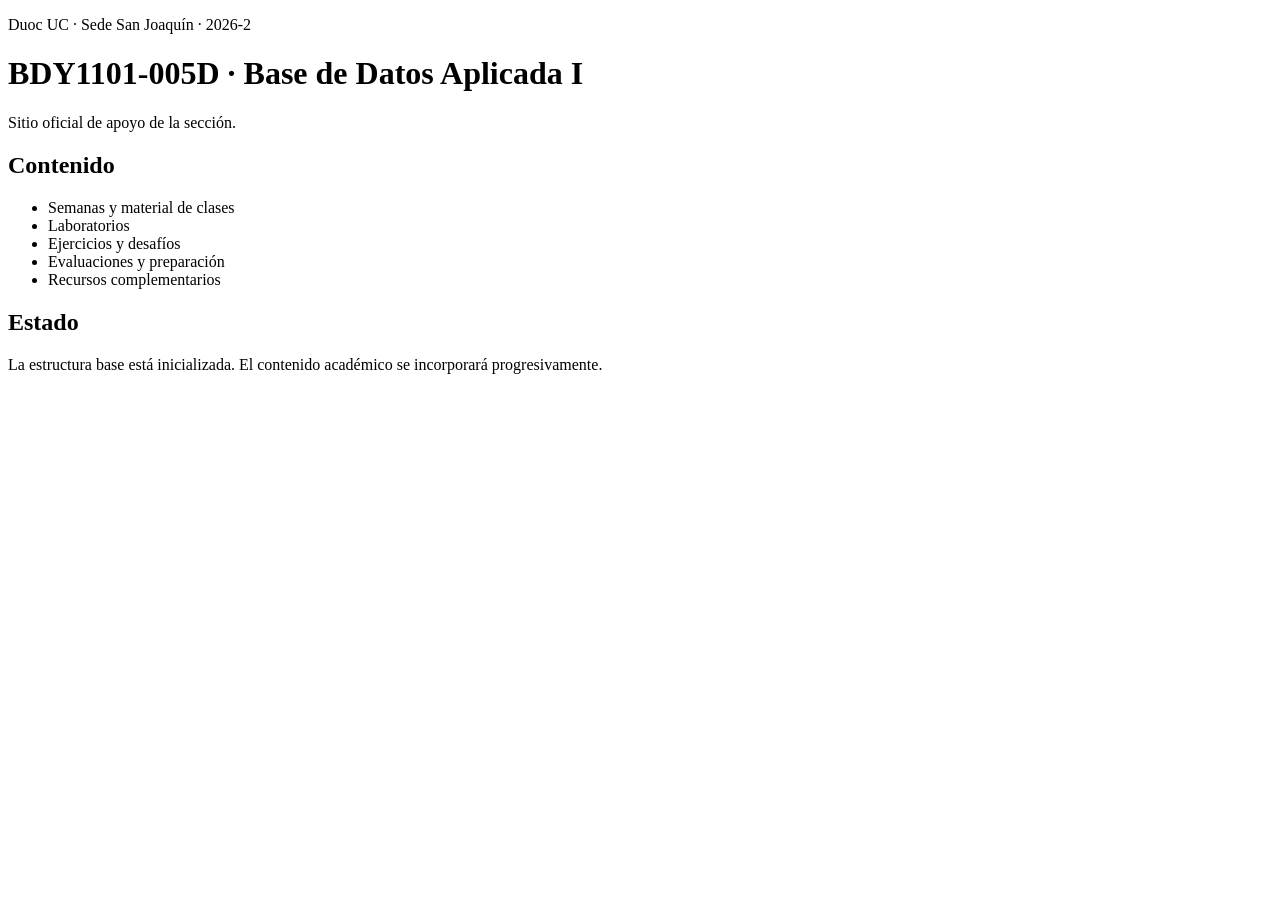
==== site/index.html @ dc1ba1cd "chore: add initial course site" ====
<!doctype html>
<html lang="es">
<head>
  <meta charset="utf-8">
  <meta name="viewport" content="width=device-width, initial-scale=1">
  <title>BDY1101-005D · Base de Datos Aplicada I</title>
  <link rel="stylesheet" href="styles.css">
</head>
<body>
  <main>
    <header>
      <p>Duoc UC · Sede San Joaquín · 2026-2</p>
      <h1>BDY1101-005D · Base de Datos Aplicada I</h1>
      <p>Sitio oficial de apoyo de la sección.</p>
    </header>

    <section>
      <h2>Contenido</h2>
      <ul>
        <li>Semanas y material de clases</li>
        <li>Laboratorios</li>
        <li>Ejercicios y desafíos</li>
        <li>Evaluaciones y preparación</li>
        <li>Recursos complementarios</li>
      </ul>
    </section>

    <section>
      <h2>Estado</h2>
      <p>La estructura base está inicializada. El contenido académico se incorporará progresivamente.</p>
    </section>
  </main>
</body>
</html>
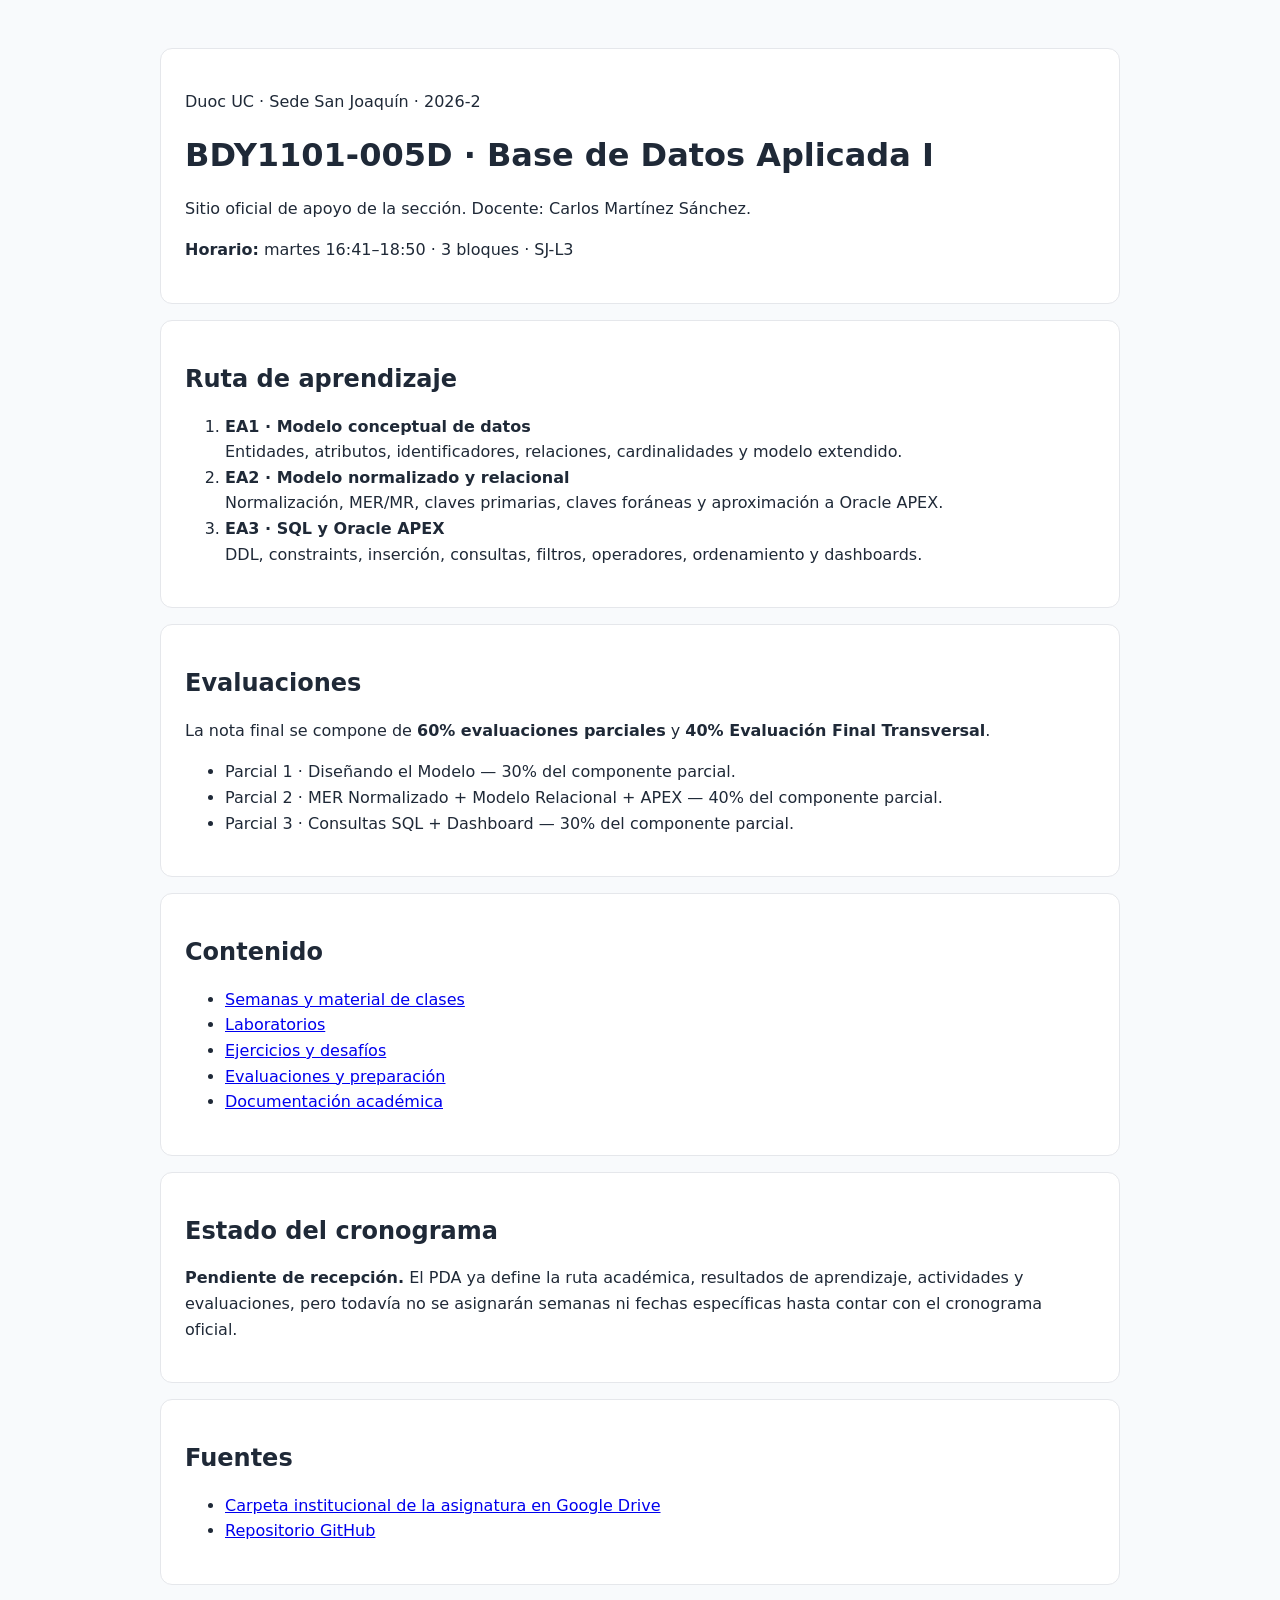
==== commit 0e638139: "site: publish course learning route and evaluation structure" ====
--- a/site/index.html
+++ b/site/index.html
@@ -11,23 +11,51 @@
     <header>
       <p>Duoc UC · Sede San Joaquín · 2026-2</p>
       <h1>BDY1101-005D · Base de Datos Aplicada I</h1>
-      <p>Sitio oficial de apoyo de la sección.</p>
+      <p>Sitio oficial de apoyo de la sección. Docente: Carlos Martínez Sánchez.</p>
+      <p><strong>Horario:</strong> martes 16:41–18:50 · 3 bloques · SJ-L3</p>
     </header>
+
+    <section>
+      <h2>Ruta de aprendizaje</h2>
+      <ol>
+        <li><strong>EA1 · Modelo conceptual de datos</strong><br>Entidades, atributos, identificadores, relaciones, cardinalidades y modelo extendido.</li>
+        <li><strong>EA2 · Modelo normalizado y relacional</strong><br>Normalización, MER/MR, claves primarias, claves foráneas y aproximación a Oracle APEX.</li>
+        <li><strong>EA3 · SQL y Oracle APEX</strong><br>DDL, constraints, inserción, consultas, filtros, operadores, ordenamiento y dashboards.</li>
+      </ol>
+    </section>
+
+    <section>
+      <h2>Evaluaciones</h2>
+      <p>La nota final se compone de <strong>60% evaluaciones parciales</strong> y <strong>40% Evaluación Final Transversal</strong>.</p>
+      <ul>
+        <li>Parcial 1 · Diseñando el Modelo — 30% del componente parcial.</li>
+        <li>Parcial 2 · MER Normalizado + Modelo Relacional + APEX — 40% del componente parcial.</li>
+        <li>Parcial 3 · Consultas SQL + Dashboard — 30% del componente parcial.</li>
+      </ul>
+    </section>
 
     <section>
       <h2>Contenido</h2>
       <ul>
-        <li>Semanas y material de clases</li>
-        <li>Laboratorios</li>
-        <li>Ejercicios y desafíos</li>
-        <li>Evaluaciones y preparación</li>
-        <li>Recursos complementarios</li>
+        <li><a href="https://github.com/cmartinezs/BDY1101-005D-BASE-DE-DATOS-APLICADA-I-2026-2/tree/master/semanas">Semanas y material de clases</a></li>
+        <li><a href="https://github.com/cmartinezs/BDY1101-005D-BASE-DE-DATOS-APLICADA-I-2026-2/tree/master/labs">Laboratorios</a></li>
+        <li><a href="https://github.com/cmartinezs/BDY1101-005D-BASE-DE-DATOS-APLICADA-I-2026-2/tree/master/ejercicios">Ejercicios y desafíos</a></li>
+        <li><a href="https://github.com/cmartinezs/BDY1101-005D-BASE-DE-DATOS-APLICADA-I-2026-2/tree/master/evaluaciones">Evaluaciones y preparación</a></li>
+        <li><a href="https://github.com/cmartinezs/BDY1101-005D-BASE-DE-DATOS-APLICADA-I-2026-2/tree/master/docs">Documentación académica</a></li>
       </ul>
     </section>
 
     <section>
-      <h2>Estado</h2>
-      <p>La estructura base está inicializada. El contenido académico se incorporará progresivamente.</p>
+      <h2>Estado del cronograma</h2>
+      <p><strong>Pendiente de recepción.</strong> El PDA ya define la ruta académica, resultados de aprendizaje, actividades y evaluaciones, pero todavía no se asignarán semanas ni fechas específicas hasta contar con el cronograma oficial.</p>
+    </section>
+
+    <section>
+      <h2>Fuentes</h2>
+      <ul>
+        <li><a href="https://drive.google.com/drive/folders/1GdyNuuQGKXWfE2VsyJhq5UGUFoaWPb4M">Carpeta institucional de la asignatura en Google Drive</a></li>
+        <li><a href="https://github.com/cmartinezs/BDY1101-005D-BASE-DE-DATOS-APLICADA-I-2026-2">Repositorio GitHub</a></li>
+      </ul>
     </section>
   </main>
 </body>
--- a/site/styles.css
+++ b/site/styles.css
@@ -0,0 +1,27 @@
+body {
+  margin: 0;
+  font-family: system-ui, -apple-system, BlinkMacSystemFont, "Segoe UI", sans-serif;
+  line-height: 1.6;
+  color: #1f2937;
+  background: #f8fafc;
+}
+
+main {
+  width: min(960px, calc(100% - 2rem));
+  margin: 0 auto;
+  padding: 3rem 0;
+}
+
+header,
+section {
+  background: #ffffff;
+  border: 1px solid #e5e7eb;
+  border-radius: 0.75rem;
+  padding: 1.5rem;
+  margin-bottom: 1rem;
+}
+
+h1,
+h2 {
+  line-height: 1.2;
+}
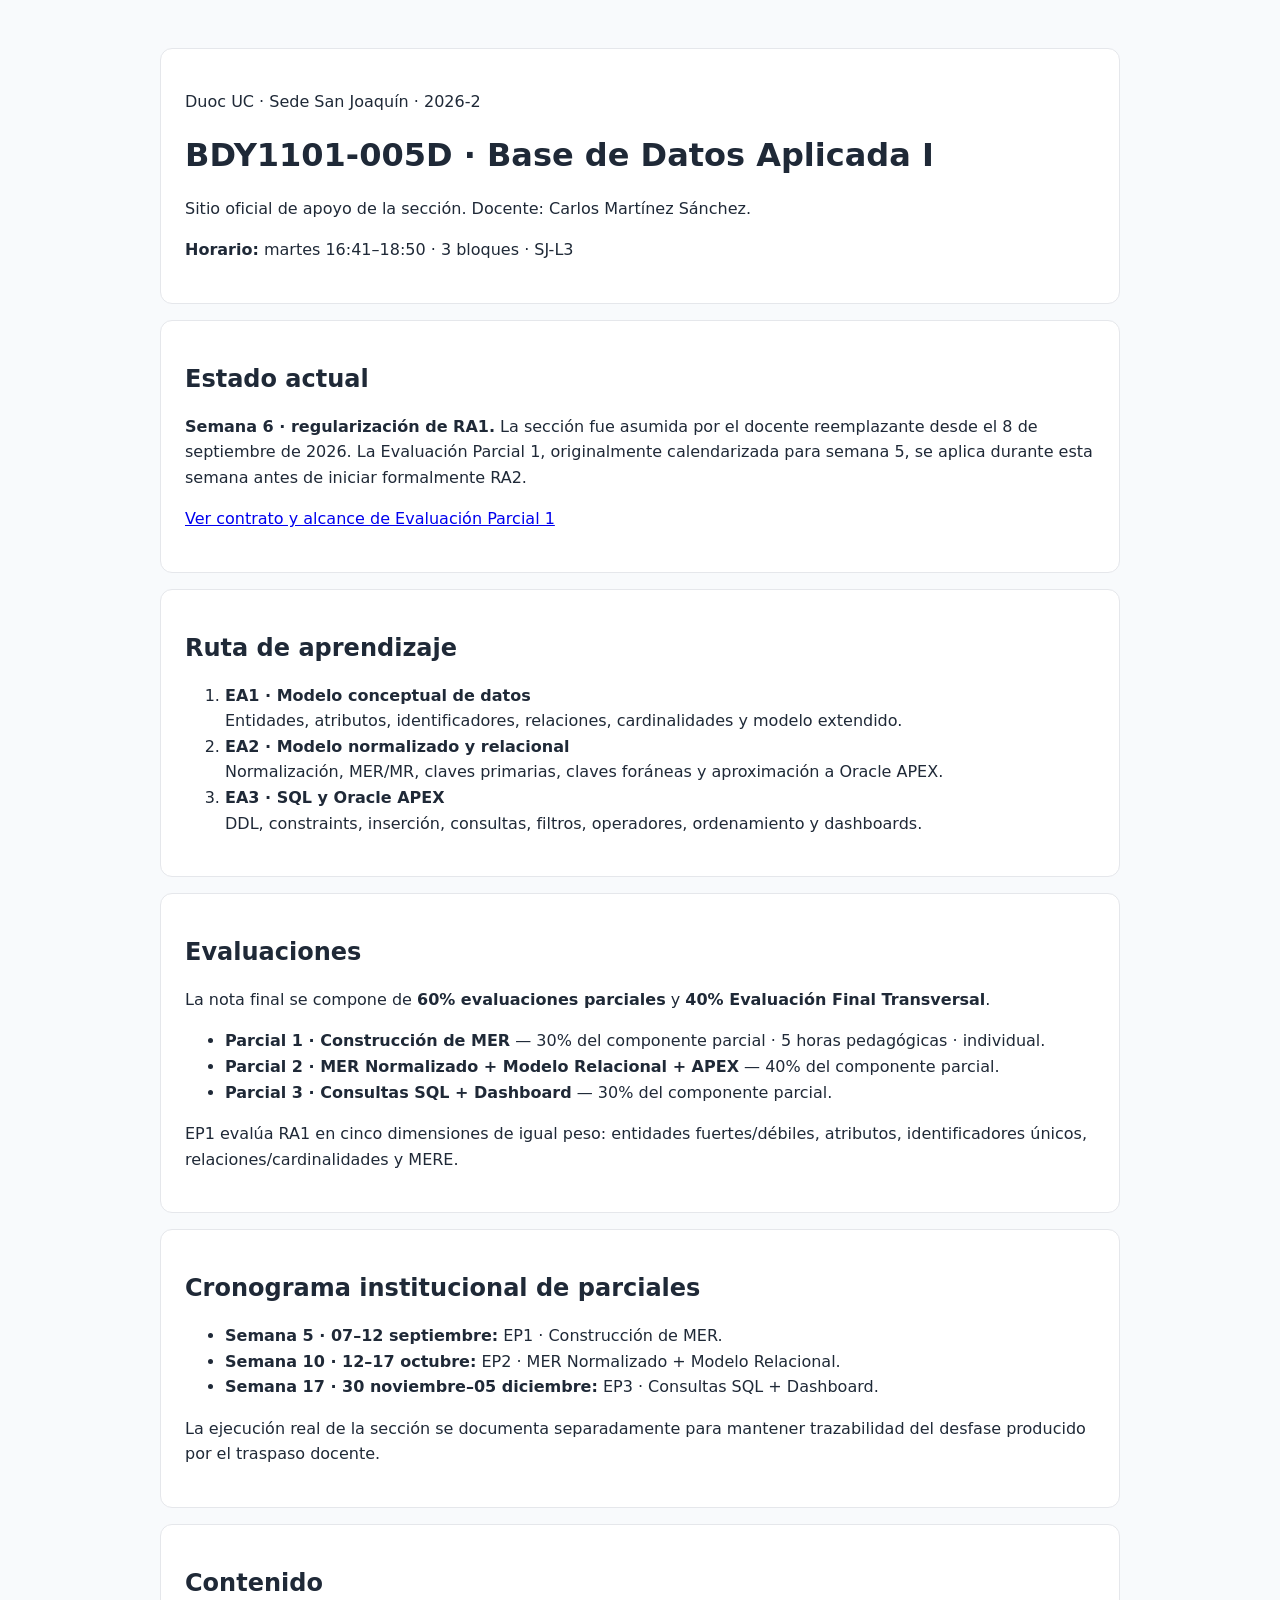
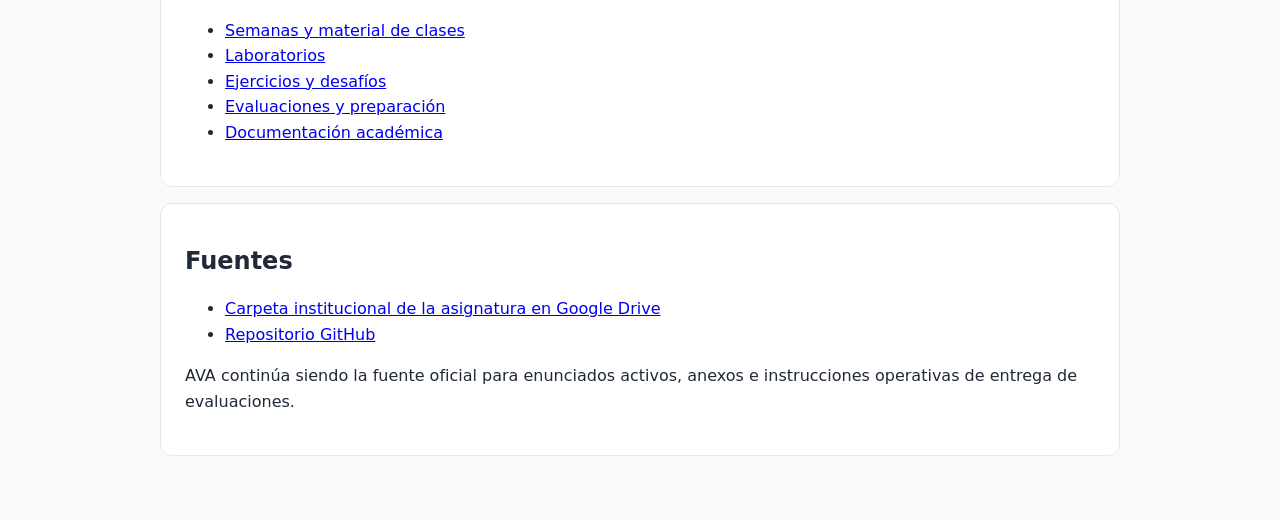
==== commit cd4b24ee: "docs(site): reflejar EP1, cronograma y regularización de semana 6" ====
--- a/site/index.html
+++ b/site/index.html
@@ -16,6 +16,12 @@
     </header>
 
     <section>
+      <h2>Estado actual</h2>
+      <p><strong>Semana 6 · regularización de RA1.</strong> La sección fue asumida por el docente reemplazante desde el 8 de septiembre de 2026. La Evaluación Parcial 1, originalmente calendarizada para semana 5, se aplica durante esta semana antes de iniciar formalmente RA2.</p>
+      <p><a href="https://github.com/cmartinezs/BDY1101-005D-BASE-DE-DATOS-APLICADA-I-2026-2/blob/master/evaluaciones/parcial-1/README.md">Ver contrato y alcance de Evaluación Parcial 1</a></p>
+    </section>
+
+    <section>
       <h2>Ruta de aprendizaje</h2>
       <ol>
         <li><strong>EA1 · Modelo conceptual de datos</strong><br>Entidades, atributos, identificadores, relaciones, cardinalidades y modelo extendido.</li>
@@ -28,10 +34,21 @@
       <h2>Evaluaciones</h2>
       <p>La nota final se compone de <strong>60% evaluaciones parciales</strong> y <strong>40% Evaluación Final Transversal</strong>.</p>
       <ul>
-        <li>Parcial 1 · Diseñando el Modelo — 30% del componente parcial.</li>
-        <li>Parcial 2 · MER Normalizado + Modelo Relacional + APEX — 40% del componente parcial.</li>
-        <li>Parcial 3 · Consultas SQL + Dashboard — 30% del componente parcial.</li>
+        <li><strong>Parcial 1 · Construcción de MER</strong> — 30% del componente parcial · 5 horas pedagógicas · individual.</li>
+        <li><strong>Parcial 2 · MER Normalizado + Modelo Relacional + APEX</strong> — 40% del componente parcial.</li>
+        <li><strong>Parcial 3 · Consultas SQL + Dashboard</strong> — 30% del componente parcial.</li>
       </ul>
+      <p>EP1 evalúa RA1 en cinco dimensiones de igual peso: entidades fuertes/débiles, atributos, identificadores únicos, relaciones/cardinalidades y MERE.</p>
+    </section>
+
+    <section>
+      <h2>Cronograma institucional de parciales</h2>
+      <ul>
+        <li><strong>Semana 5 · 07–12 septiembre:</strong> EP1 · Construcción de MER.</li>
+        <li><strong>Semana 10 · 12–17 octubre:</strong> EP2 · MER Normalizado + Modelo Relacional.</li>
+        <li><strong>Semana 17 · 30 noviembre–05 diciembre:</strong> EP3 · Consultas SQL + Dashboard.</li>
+      </ul>
+      <p>La ejecución real de la sección se documenta separadamente para mantener trazabilidad del desfase producido por el traspaso docente.</p>
     </section>
 
     <section>
@@ -46,16 +63,12 @@
     </section>
 
     <section>
-      <h2>Estado del cronograma</h2>
-      <p><strong>Pendiente de recepción.</strong> El PDA ya define la ruta académica, resultados de aprendizaje, actividades y evaluaciones, pero todavía no se asignarán semanas ni fechas específicas hasta contar con el cronograma oficial.</p>
-    </section>
-
-    <section>
       <h2>Fuentes</h2>
       <ul>
         <li><a href="https://drive.google.com/drive/folders/1GdyNuuQGKXWfE2VsyJhq5UGUFoaWPb4M">Carpeta institucional de la asignatura en Google Drive</a></li>
         <li><a href="https://github.com/cmartinezs/BDY1101-005D-BASE-DE-DATOS-APLICADA-I-2026-2">Repositorio GitHub</a></li>
       </ul>
+      <p>AVA continúa siendo la fuente oficial para enunciados activos, anexos e instrucciones operativas de entrega de evaluaciones.</p>
     </section>
   </main>
 </body>
